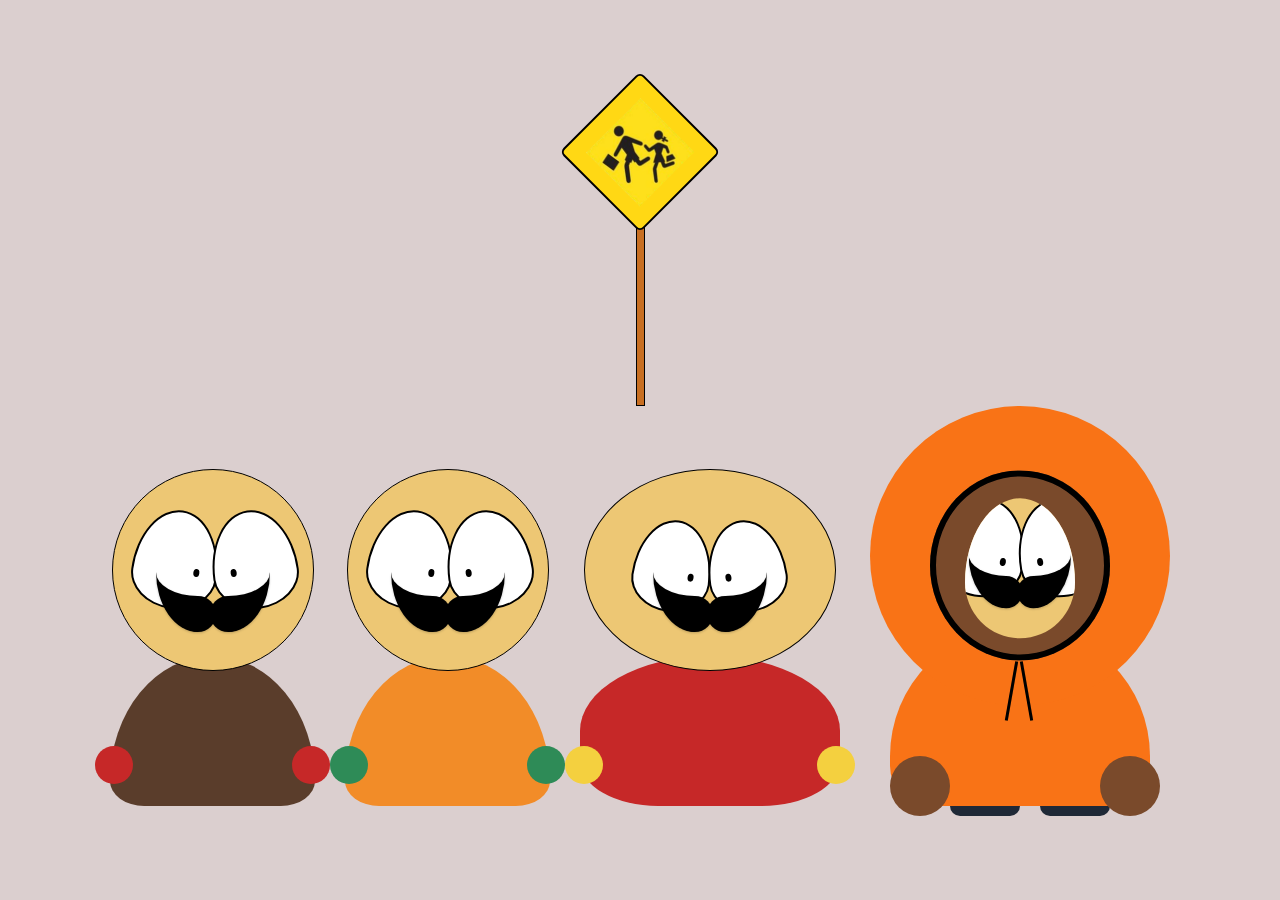
==== index.html @ 64cb06f1 "Arreglando conflictos de los cuerpos" ====
<!doctype html>
<html lang="es">
  <head>
    <meta charset="UTF-8" />
    <meta name="viewport" content="width=device-width, initial-scale=1.0" />
    <title>South Park - Mustache Edition</title>
    <link rel="stylesheet" href="css/styles.css" />
    <link rel="stylesheet" href="css/ojos.css" />
    <link rel="stylesheet" href="css/bigote.css" />
    <link rel="stylesheet" href="css/cuerpos.css" />
    <link rel="stylesheet" href="css/cabezas.css" />
  </head>
  <body>
    <div class="escena">
      <!-- LETRERO (ahora en el flujo normal, no absolute) -->
      <div class="letrero">
        <div class="senal">
          <img src="img/zona-escolar.png" alt="Zona Escolar" />
        </div>
        <div class="poste"></div>
      </div>

      <div class="contenedor-principal">
        <!-- STAN -->
        <div class="personaje">
          <div class="face stan">
            <div class="ojo izquierdo"></div>
            <div class="ojo derecho"></div>
            <div class="mustache-scaler"><div class="mustache"></div></div>
          </div>
          <div class="torso stan-cuerpo">
            <div class="brazo izquierdo"></div>
            <div class="brazo derecho"></div>
          </div>
        </div>

        <!-- KYLE -->
        <div class="personaje">
          <div class="face kyle">
            <div class="ojo izquierdo"></div>
            <div class="ojo derecho"></div>
            <div class="mustache-scaler"><div class="mustache"></div></div>
          </div>
          <div class="torso kyle-cuerpo">
            <div class="brazo izquierdo"></div>
            <div class="brazo derecho"></div>
          </div>
        </div>

        <!-- CARTMAN -->
        <div class="personaje">
          <div class="face cartman">
            <div class="ojo izquierdo"></div>
            <div class="ojo derecho"></div>
            <div class="mustache-scaler"><div class="mustache"></div></div>
          </div>
          <div class="torso cartman-cuerpo">
            <div class="brazo izquierdo"></div>
            <div class="brazo derecho"></div>
          </div>
        </div>

        <!-- KENNY -->
        <div class="personaje">
          <div class="kenny">
            <div class="piernas"></div>
            <div class="cuerpo"></div>
            <div class="brazos"></div>
            <div class="capucha">
              <div class="capuchainterna">
                <div class="cara-piel">
                  <div class="ojo izquierdo"></div>
                  <div class="ojo derecho"></div>
                </div>
                <div class="mustache-scaler"><div class="mustache"></div></div>
              </div>
              <div class="strings"></div>
            </div>
          </div>
        </div>
      </div>
    </div>
  </body>
</html>
---- css/styles.css ----
/* Andres*/
body {
  background: rgb(219, 207, 207);
  margin: 0;
  padding: 0;
  display: flex;
  justify-content: center;
  align-items: center;
  min-height: 100vh;
}

.contenedor-principal {
  display: flex;
  flex-direction: row;
  align-items: flex-end;
  gap: 30px;
}

.personaje {
  display: flex;
  flex-direction: column;
  align-items: center;
}
.kenny {
  position: relative;
  width: 300px;
  height: 400px;
}

.capucha {
  position: absolute;
  width: 300px;
  height: 300px;
  background: #f97316;
  border-radius: 50%;
  top: 0;
  left: 0;
  z-index: 2;
}

.capuchainterna {
  position: absolute;
  width: 180px;
  height: 190px;
  background: #7a4a2b;
  border-radius: 50%;
  top: 50%;
  left: 50%;
  transform: translate(-50%, -45%);
  box-shadow: inset 0 0 0 6px black;
  z-index: 3;
}

.cara-piel {
  position: absolute;
  width: 110px;
  height: 140px;
  background: #edc774;
  border-radius: 50% 50% 50% 50% / 60% 60% 40% 40%;
  top: 50%;
  left: 50%;
  transform: translate(-50%, -48%);
  z-index: 4;
  overflow: hidden;
}
.cuerpo {
  position: absolute;
  width: 260px;
  height: 180px;
  background: #f97316;
  border-radius: 130px 130px 40px 40px;
  bottom: 0;
  left: 50%;
  transform: translateX(-50%);
}

.strings::before,
.strings::after {
  content: "";
  position: absolute;
  width: 3px;
  height: 60px;
  background: black;
  top: 255px;
  z-index: 5;
}

.strings::before {
  left: 140px;
  transform: rotate(10deg);
}

.strings::after {
  left: 155px;
  transform: rotate(-10deg);
}

.brazos::before {
  content: "";
  position: absolute;
  width: 60px;
  height: 60px;
  background: #7a4a2b;
  border-radius: 50%;
  bottom: -25px;
  left: 20px;
  top: 350px;

  box-shadow: 210px 0 0 #7a4a2b;
}
.piernas {
  position: absolute;
  width: 70px;
  height: 40px;
  background: #1f2937;
  border-radius: 10px;
  bottom: -10px;
  left: 80px;

  box-shadow: 90px 0 0 #1f2937;
}
/*Andres*/

/* CONTENEDOR DEL LETRERO */
.letrero {
  display: flex;
  flex-direction: column;
  align-items: center;
  flex-shrink: 0;
}

/* SEÑAL */
.senal {
  width: 110px;
  height: 110px;
  background: hsl(50, 100%, 54%);
  border: 2px solid #000;
  border-radius: 6px;
  transform: rotate(45deg);
  display: flex;
  justify-content: center;
  align-items: center;
  flex-shrink: 0;
}

/* IMAGEN */
.senal img {
  width: 70%;
  height: auto;
  transform: rotate(-90deg);
}

/* POSTE */
.poste {
  width: 7px;
  height: 200px;
  border: 1px solid #000;
  background: #c86f22;
  margin-top: -5px;
  flex-shrink: 0;
}
---- css/ojos.css ----
.ojo {
  position: absolute;
  width: 82px;
  height: 95px;
  background: white;
  border-radius: 50% 50% 50% 50% / 65% 65% 35% 35%;
  border: 2px solid #000;
  z-index: 10;
  animation: blink 4s infinite;
}

.ojo::after {
  content: "";
  position: absolute;
  width: 6px;
  height: 8px;
  background: black;
  border-radius: 50%;
  bottom: 35%;
}

.ojo.izquierdo {
  --rot: 8deg;
  transform: rotate(var(--rot));
  left: 15px;
}

.ojo.derecho {
  --rot: -8deg;
  transform: rotate(var(--rot));
  z-index: 11;
}

.ojo.izquierdo::after {
  right: 20%;
}
.ojo.derecho::after {
  left: 20%;
}

.stan .ojo.izquierdo,
.kyle .ojo.izquierdo {
  left: 20px;
  top: 40px;
}
.stan .ojo.derecho,
.kyle .ojo.derecho {
  left: 98px;
  top: 40px;
}

.cartman .ojo {
  width: 75px;
  height: 88px;
  top: 50px;
}
.cartman .ojo.izquierdo {
  left: 48px;
}
.cartman .ojo.derecho {
  left: 122px;
}

.cara-piel .ojo.izquierdo {
  --rot: 10deg;
  left: -25px;
}
.cara-piel .ojo.derecho {
  --rot: -10deg;
  right: -28px;
  left: auto;
}

@keyframes blink {
  0%,
  90%,
  100% {
    transform: rotate(var(--rot)) scaleY(1);
  }
  95% {
    transform: rotate(var(--rot)) scaleY(0.1);
  }
}
---- css/bigote.css ----
.mustache-scaler {
  position: absolute;
  top: 30px;
  left: 49%;
  transform: translateX(-50%) scale(0.2);
  z-index: 100;
  pointer-events: none;
}

.mustache {
  width: 180px;
  height: 180px;
  position: relative;
  left: -215px;
  top: -120px;
  color: #000;
  filter: drop-shadow(0 5px 5px rgba(0, 0, 0, 0.2));
  border-radius: 50%;
  box-shadow:
    150px 240px 0 0 currentColor,
    300px 240px 0 0 currentColor;
}

.mustache::before {
  content: " ";
  position: absolute;
  left: 30px;
  top: 120px;
  width: 210px;
  height: 120px;
  border-bottom: solid 180px currentColor;
  border-radius: 0 0 0 100%;
  transform-origin: right 210px;
  animation: bigoteIzq 1s ease-in-out infinite;
}

.mustache::after {
  content: " ";
  position: absolute;
  left: 390px;
  top: 120px;
  width: 210px;
  height: 120px;
  border-bottom: solid 180px currentColor;
  border-radius: 0 0 100% 0;
  transform-origin: left 210px;
  animation: bigoteDer 1s ease-in-out infinite;
}

@keyframes bigoteIzq {
  0%,
  100% {
    transform: rotate(-50deg);
  }
  50% {
    transform: rotate(-30deg);
  }
}

@keyframes bigoteDer {
  0%,
  100% {
    transform: rotate(50deg);
  }
  50% {
    transform: rotate(30deg);
  }
}

.kenny .mustache-scaler {
  top: 10px;
  transform: translateX(-50%) scale(0.18);
}
---- css/cuerpos.css ----
.torso {
  position: relative;
  z-index: 1;
}

.stan-cuerpo {
  width: 205px;
  height: 150px;
  background-color: #5a3d2b;
  border-radius: 60% 60% 20% 20% / 100% 100% 20% 20%;
}
.kyle-cuerpo {
  width: 205px;
  height: 150px;
  background-color: #f28c28;
  border-radius: 60% 60% 20% 20% / 100% 100% 20% 20%;
}
.cartman-cuerpo {
  width: 260px;
  height: 150px;
  background-color: #c62828;
  border-radius: 50% 50% 30% 30%;
}

.brazo {
  position: absolute;
  width: 38px;
  height: 38px;
  border-radius: 50%;
  top: 60%;
}
.izquierdo {
  left: -15px;
}
.derecho {
  right: -15px;
}

.stan-cuerpo .brazo {
  background: #c62828;
}
.kyle-cuerpo .brazo {
  background: #2e8b57;
}
.cartman-cuerpo .brazo {
  background: #f4d03f;
}
---- css/cabezas.css ----
/* css/cabezas.css */
.face {
  background-color: #edc774; /* Color de piel */
  border: 1px solid #000;
  position: relative;
  z-index: 10; /* Siempre arriba del cuerpo */
  margin-bottom: -15px; /* Solape para que la cara tape el cuello */
}

.stan,
.kyle {
  width: 200px;
  height: 200px;
  border-radius: 50%;
}

.cartman {
  width: 250px;
  height: 200px;
  border-radius: 50%;
}
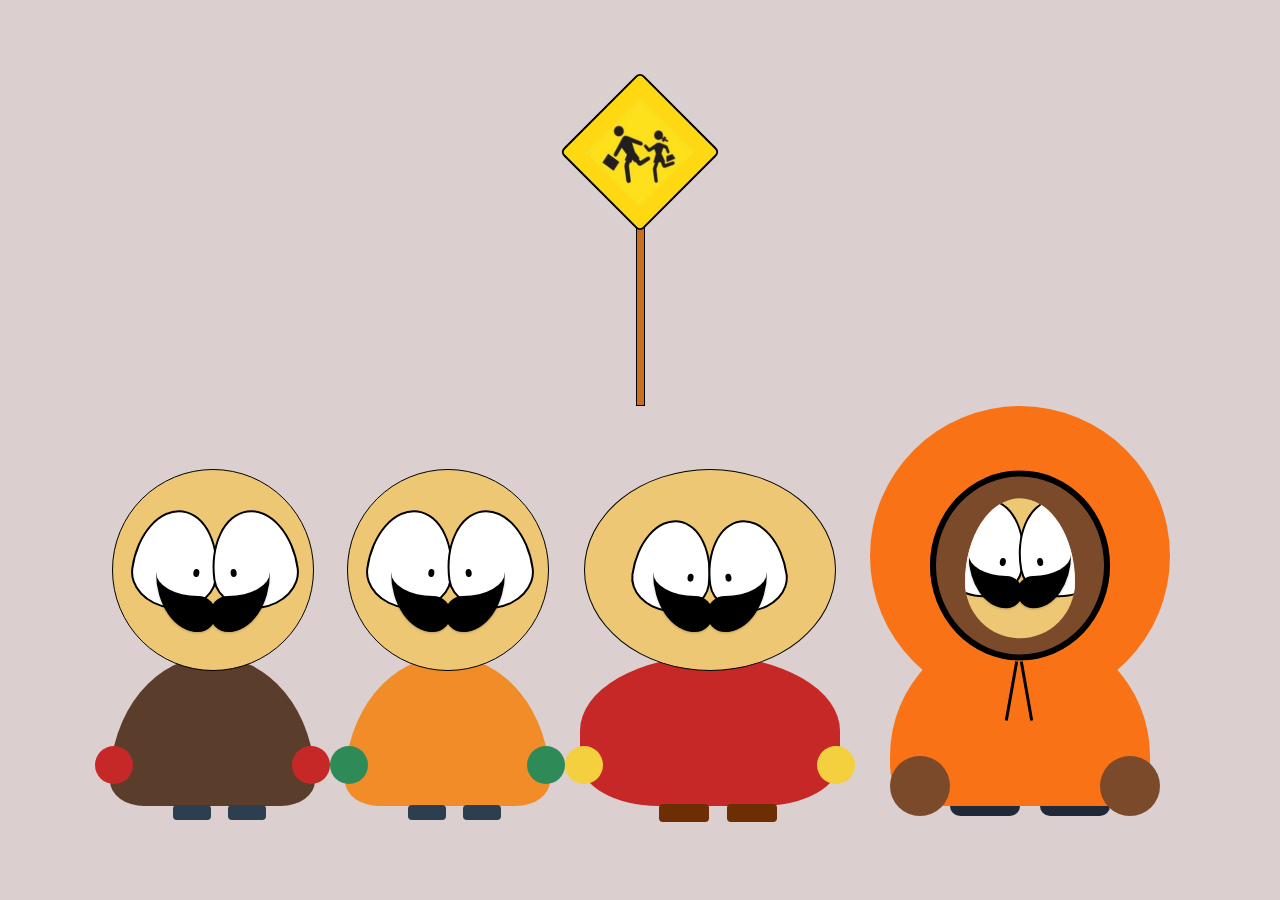
==== commit fc534fb3: "Corrigiendo piernas" ====
--- a/index.html
+++ b/index.html
@@ -9,10 +9,10 @@
     <link rel="stylesheet" href="css/bigote.css" />
     <link rel="stylesheet" href="css/cuerpos.css" />
     <link rel="stylesheet" href="css/cabezas.css" />
+    <link rel="stylesheet" href="css/cierres_bolsillos.css">
   </head>
   <body>
     <div class="escena">
-      <!-- LETRERO (ahora en el flujo normal, no absolute) -->
       <div class="letrero">
         <div class="senal">
           <img src="img/zona-escolar.png" alt="Zona Escolar" />
--- a/css/cuerpos.css
+++ b/css/cuerpos.css
@@ -1,7 +1,13 @@
+/* =========================================
+   CUERPOS, BRAZOS Y PIERNAS
+   ========================================= */
+
 .torso {
   position: relative;
   z-index: 1;
 }
+
+/* ---------- CUERPOS ---------- */
 
 .stan-cuerpo {
   width: 205px;
@@ -22,6 +28,8 @@
   border-radius: 50% 50% 30% 30%;
 }
 
+/* ---------- BRAZOS ---------- */
+
 .brazo {
   position: absolute;
   width: 38px;
@@ -29,19 +37,38 @@
   border-radius: 50%;
   top: 60%;
 }
-.izquierdo {
-  left: -15px;
-}
-.derecho {
-  right: -15px;
+.brazo.izquierdo { left: -15px; }
+.brazo.derecho   { right: -15px; }
+
+.stan-cuerpo    .brazo { background: #c62828; }
+.kyle-cuerpo    .brazo { background: #2e8b57; }
+.cartman-cuerpo .brazo { background: #f4d03f; }
+
+/* ---------- PIERNAS ---------- */
+
+.stan-cuerpo::after,
+.kyle-cuerpo::after {
+  content: "";
+  position: absolute;
+  bottom: -14px;
+  left: 40%;
+  transform: translateX(-50%);
+  width: 38px;
+  height: 15px;
+  background: #2c3e50;
+  border-radius: 4px;
+  box-shadow: 55px 0 0 #2c3e50;
 }
 
-.stan-cuerpo .brazo {
-  background: #c62828;
-}
-.kyle-cuerpo .brazo {
-  background: #2e8b57;
-}
-.cartman-cuerpo .brazo {
-  background: #f4d03f;
-}
+.cartman-cuerpo::after {
+  content: "";
+  position: absolute;
+  bottom: -16px;
+  left: 40%;
+  transform: translateX(-50%);
+  width: 50px;
+  height: 18px;
+  background: rgb(110, 46, 3);
+  border-radius: 4px;
+  box-shadow: 68px 0 0 rgb(110, 46, 3);
+}
--- a/css/cierres_bolsillos.css
+++ b/css/cierres_bolsillos.css
@@ -0,0 +1,99 @@
+/* =======================================================
+   STAN — cierre + 3 botones a la izquierda
+======================================================= */
+
+.cierre-stan {
+  position: absolute;
+  top: 15%;
+  left: 50%;
+  transform: translateX(-50%);
+  width: 3px;
+  height: 65%;
+  background: #000;
+  z-index: 5;
+}
+
+.botones-stan-izq {
+  position: absolute;
+  top: 22%;
+  left: 38%;
+  display: flex;
+  flex-direction: column;
+  gap: 14px;
+  z-index: 6;
+}
+
+.punto {
+  width: 12px;
+  height: 12px;
+  background: #000;
+  border-radius: 50%;
+}
+
+
+/* =======================================================
+   KYLE — reutiliza cierre + 3 botones a la izquierda de Stan
+======================================================= */
+
+.cierre-kyle {
+  position: absolute;
+  top: 15%;                /* igual que Stan */
+  left: 50%;
+  transform: translateX(-50%);
+  width: 3px;              /* igual que Stan */
+  height: 65%;             /* igual que Stan */
+  background: #000;
+  z-index: 5;
+}
+
+.botones-kyle-izq {
+  position: absolute;
+  top: 22%;                /* igual que Stan */
+  left: 38%;               /* igual que Stan */
+  display: flex;
+  flex-direction: column;
+  gap: 14px;
+  z-index: 6;
+}
+
+/* La clase .punto ya existe y se reutiliza automáticamente para los 3 botones */
+/* =======================================================
+   CARTMAN — igual que Stan
+======================================================= */
+
+.cierre-cartman {
+  position: absolute;
+  top: 15%;
+  left: 50%;
+  transform: translateX(-50%);
+  width: 3px;
+  height: 65%;
+  background: #000;
+  z-index: 5;
+}
+
+.botones-cartman-izq {
+  position: absolute;
+  top: 22%;
+  left: 40%;
+  display: flex;
+  flex-direction: column;
+  gap: 14px;
+  z-index: 6;
+}
+
+
+/* =======================================================
+   KENNY — cierre vertical simple
+======================================================= */
+
+.cierre-kenny {
+  position: absolute;
+  top: 25%;
+  left: 50%;
+  transform: translateX(-50%);
+  width: 3px;
+  height: 65%;
+  background: #000;
+  z-index: 5;
+}
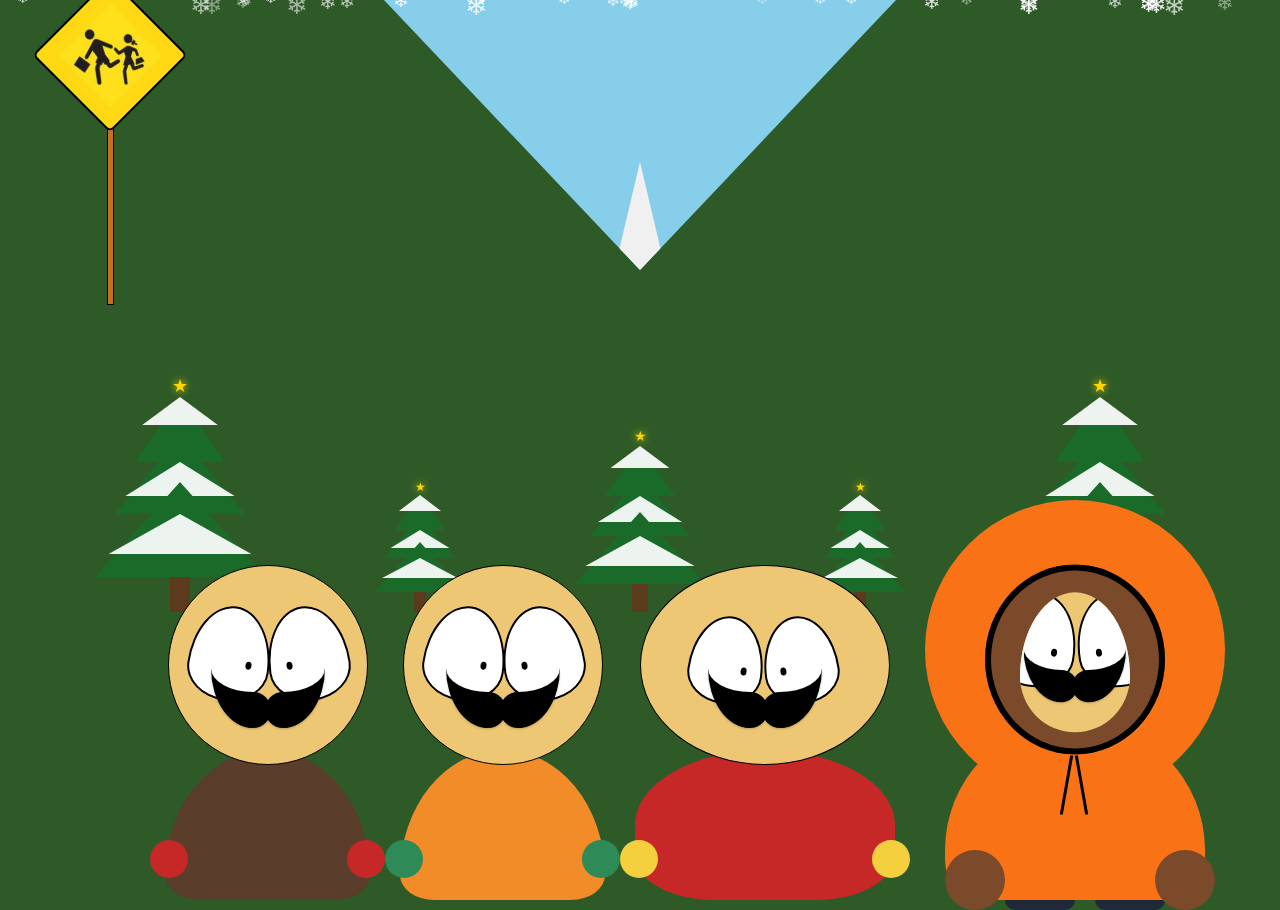
==== commit 8a9c58c9: "fondo" ====
--- a/index.html
+++ b/index.html
@@ -9,76 +9,145 @@
     <link rel="stylesheet" href="css/bigote.css" />
     <link rel="stylesheet" href="css/cuerpos.css" />
     <link rel="stylesheet" href="css/cabezas.css" />
-    <link rel="stylesheet" href="css/cierres_bolsillos.css">
+    <link rel="stylesheet" href="css/fondo.css">
   </head>
   <body>
-    <div class="escena">
-      <div class="letrero">
-        <div class="senal">
-          <img src="img/zona-escolar.png" alt="Zona Escolar" />
+
+    <div class="south-park-bg">
+
+        <div class="letrero">
+      <div class="senal">
+        <img src="img/zona-escolar.png" alt="Zona Escolar" />
+      </div>
+      <div class="poste"></div>
+    </div>
+
+    <div class="contenedor-principal">
+      <div class="personaje">
+        <div class="face stan">
+          <div class="ojo izquierdo"></div>
+          <div class="ojo derecho"></div>
+          <div class="mustache-scaler"><div class="mustache"></div></div>
         </div>
-        <div class="poste"></div>
+        <div class="torso stan-cuerpo">
+          <div class="brazo izquierdo"></div>
+          <div class="brazo derecho"></div>
+        </div>
       </div>
 
-      <div class="contenedor-principal">
-        <!-- STAN -->
-        <div class="personaje">
-          <div class="face stan">
-            <div class="ojo izquierdo"></div>
-            <div class="ojo derecho"></div>
-            <div class="mustache-scaler"><div class="mustache"></div></div>
-          </div>
-          <div class="torso stan-cuerpo">
-            <div class="brazo izquierdo"></div>
-            <div class="brazo derecho"></div>
-          </div>
+      <div class="personaje">
+        <div class="face kyle">
+          <div class="ojo izquierdo"></div>
+          <div class="ojo derecho"></div>
+          <div class="mustache-scaler"><div class="mustache"></div></div>
         </div>
+        <div class="torso kyle-cuerpo">
+          <div class="brazo izquierdo"></div>
+          <div class="brazo derecho"></div>
+        </div>
+      </div>
 
-        <!-- KYLE -->
-        <div class="personaje">
-          <div class="face kyle">
-            <div class="ojo izquierdo"></div>
-            <div class="ojo derecho"></div>
-            <div class="mustache-scaler"><div class="mustache"></div></div>
-          </div>
-          <div class="torso kyle-cuerpo">
-            <div class="brazo izquierdo"></div>
-            <div class="brazo derecho"></div>
-          </div>
+      <div class="personaje">
+        <div class="face cartman">
+          <div class="ojo izquierdo"></div>
+          <div class="ojo derecho"></div>
+          <div class="mustache-scaler"><div class="mustache"></div></div>
         </div>
+        <div class="torso cartman-cuerpo">
+          <div class="brazo izquierdo"></div>
+          <div class="brazo derecho"></div>
+        </div>
+      </div>
 
-        <!-- CARTMAN -->
-        <div class="personaje">
-          <div class="face cartman">
-            <div class="ojo izquierdo"></div>
-            <div class="ojo derecho"></div>
-            <div class="mustache-scaler"><div class="mustache"></div></div>
-          </div>
-          <div class="torso cartman-cuerpo">
-            <div class="brazo izquierdo"></div>
-            <div class="brazo derecho"></div>
-          </div>
-        </div>
-
-        <!-- KENNY -->
-        <div class="personaje">
-          <div class="kenny">
-            <div class="piernas"></div>
-            <div class="cuerpo"></div>
-            <div class="brazos"></div>
-            <div class="capucha">
-              <div class="capuchainterna">
-                <div class="cara-piel">
-                  <div class="ojo izquierdo"></div>
-                  <div class="ojo derecho"></div>
-                </div>
-                <div class="mustache-scaler"><div class="mustache"></div></div>
+      <div class="personaje">
+        <div class="kenny">
+          <div class="piernas"></div>
+          <div class="cuerpo"></div>
+          <div class="brazos"></div>
+          <div class="capucha">
+            <div class="capuchainterna">
+              <div class="cara-piel">
+                <div class="ojo izquierdo"></div>
+                <div class="ojo derecho"></div>
               </div>
-              <div class="strings"></div>
+              <div class="mustache-scaler"><div class="mustache"></div></div>
             </div>
+            <div class="strings"></div>
           </div>
         </div>
       </div>
     </div>
+
+        <div class="sky"></div>
+
+        <!-- Copos de nieve -->
+        <div class="snowflakes" id="snowflakes"></div>
+
+        <div class="trees">
+            <!-- Árbol grande izquierda -->
+            <div class="xmas-tree tree-lg">
+                <div class="star">★</div>
+                <div class="layer layer-1"><div class="green"></div><div class="snow-cap"></div></div>
+                <div class="layer layer-2"><div class="green"></div><div class="snow-cap"></div></div>
+                <div class="layer layer-3"><div class="green"></div><div class="snow-cap"></div></div>
+                <div class="trunk"></div>
+            </div>
+
+            <!-- Árbol pequeño -->
+            <div class="xmas-tree tree-sm">
+                <div class="star">★</div>
+                <div class="layer layer-1"><div class="green"></div><div class="snow-cap"></div></div>
+                <div class="layer layer-2"><div class="green"></div><div class="snow-cap"></div></div>
+                <div class="layer layer-3"><div class="green"></div><div class="snow-cap"></div></div>
+                <div class="trunk"></div>
+            </div>
+
+            <!-- Árbol mediano centro -->
+            <div class="xmas-tree tree-md">
+                <div class="star">★</div>
+                <div class="layer layer-1"><div class="green"></div><div class="snow-cap"></div></div>
+                <div class="layer layer-2"><div class="green"></div><div class="snow-cap"></div></div>
+                <div class="layer layer-3"><div class="green"></div><div class="snow-cap"></div></div>
+                <div class="trunk"></div>
+            </div>
+
+            <!-- Árbol pequeño derecha -->
+            <div class="xmas-tree tree-sm">
+                <div class="star">★</div>
+                <div class="layer layer-1"><div class="green"></div><div class="snow-cap"></div></div>
+                <div class="layer layer-2"><div class="green"></div><div class="snow-cap"></div></div>
+                <div class="layer layer-3"><div class="green"></div><div class="snow-cap"></div></div>
+                <div class="trunk"></div>
+            </div>
+
+            <!-- Árbol grande derecha -->
+            <div class="xmas-tree tree-lg">
+                <div class="star">★</div>
+                <div class="layer layer-1"><div class="green"></div><div class="snow-cap"></div></div>
+                <div class="layer layer-2"><div class="green"></div><div class="snow-cap"></div></div>
+                <div class="layer layer-3"><div class="green"></div><div class="snow-cap"></div></div>
+                <div class="trunk"></div>
+            </div>
+        </div>
+
+    </div>
+
+    <script>
+        // Generar copos de nieve
+        const container = document.getElementById('snowflakes');
+        for (let i = 0; i < 40; i++) {
+            const flake = document.createElement('div');
+            flake.className = 'snowflake';
+            flake.textContent = '❄';
+            flake.style.left = Math.random() * 100 + 'vw';
+            flake.style.animationDuration = (4 + Math.random() * 8) + 's';
+            flake.style.animationDelay = (Math.random() * 10) + 's';
+            flake.style.fontSize = (0.5 + Math.random() * 1.2) + 'em';
+            flake.style.opacity = 0.4 + Math.random() * 0.6;
+            container.appendChild(flake);
+        }
+    </script>
+
+    
   </body>
 </html>
--- a/css/styles.css
+++ b/css/styles.css
@@ -1,19 +1,19 @@
 /* Andres*/
 body {
-  background: rgb(219, 207, 207);
-  margin: 0;
-  padding: 0;
-  display: flex;
-  justify-content: center;
-  align-items: center;
-  min-height: 100vh;
+    background: rgb(219, 207, 207);
+    margin: 0;
+    padding: 0;
+    display: flex;
+    justify-content: center;
+    align-items: center;
+    min-height: 100vh;
 }
 
 .contenedor-principal {
-  display: flex;
-  flex-direction: row;
-  align-items: flex-end;
-  gap: 30px;
+    display: flex;
+    flex-direction: row;
+    align-items: flex-end; 
+    gap: 30px;
 }
 
 .personaje {
--- a/css/cuerpos.css
+++ b/css/cuerpos.css
@@ -1,13 +1,7 @@
-/* =========================================
-   CUERPOS, BRAZOS Y PIERNAS
-   ========================================= */
-
 .torso {
   position: relative;
   z-index: 1;
 }
-
-/* ---------- CUERPOS ---------- */
 
 .stan-cuerpo {
   width: 205px;
@@ -28,8 +22,6 @@
   border-radius: 50% 50% 30% 30%;
 }
 
-/* ---------- BRAZOS ---------- */
-
 .brazo {
   position: absolute;
   width: 38px;
@@ -37,38 +29,19 @@
   border-radius: 50%;
   top: 60%;
 }
-.brazo.izquierdo { left: -15px; }
-.brazo.derecho   { right: -15px; }
-
-.stan-cuerpo    .brazo { background: #c62828; }
-.kyle-cuerpo    .brazo { background: #2e8b57; }
-.cartman-cuerpo .brazo { background: #f4d03f; }
-
-/* ---------- PIERNAS ---------- */
-
-.stan-cuerpo::after,
-.kyle-cuerpo::after {
-  content: "";
-  position: absolute;
-  bottom: -14px;
-  left: 40%;
-  transform: translateX(-50%);
-  width: 38px;
-  height: 15px;
-  background: #2c3e50;
-  border-radius: 4px;
-  box-shadow: 55px 0 0 #2c3e50;
+.izquierdo {
+  left: -15px;
+}
+.derecho {
+  right: -15px;
 }
 
-.cartman-cuerpo::after {
-  content: "";
-  position: absolute;
-  bottom: -16px;
-  left: 40%;
-  transform: translateX(-50%);
-  width: 50px;
-  height: 18px;
-  background: rgb(110, 46, 3);
-  border-radius: 4px;
-  box-shadow: 68px 0 0 rgb(110, 46, 3);
-}+.stan-cuerpo .brazo {
+  background: #c62828;
+}
+.kyle-cuerpo .brazo {
+  background: #2e8b57;
+}
+.cartman-cuerpo .brazo {
+  background: #f4d03f;
+}
--- a/css/fondo.css
+++ b/css/fondo.css
@@ -0,0 +1,175 @@
+:root {
+            --sky-blue: #87CEEB;
+            --mountain-green: #2D5A27;
+            --snow-white: #FFFFFF;
+            --peak-white: #F0F0F0;
+            --tree-green: #1a6b2a;
+            --tree-dark: #145220;
+            --snow-layer: rgba(255,255,255,0.92);
+        }
+
+        * { box-sizing: border-box; }
+
+        body {
+            margin: 0;
+            padding: 0;
+            overflow: hidden;
+            background-color: var(--mountain-green);
+            height: 100vh;
+            display: flex;
+            align-items: flex-end;
+        }
+
+        .south-park-bg {
+            position: relative;
+            display: flex;
+            justify-content: center;
+
+            width: 100%;
+            height: 100%;
+            background: var(--mountain-green);
+        }
+
+        /* Cielo */
+        .sky {
+            position: absolute;
+            top: 0;
+            left: 50%;
+            transform: translateX(-50%);
+            width: 40%;
+            height: 30%;
+            background-color: var(--sky-blue);
+            clip-path: polygon(0 0, 100% 0, 50% 100%);
+        }
+
+        .sky::after {
+            content: '';
+            position: absolute;
+            bottom: 0;
+            left: 45%;
+            width: 10%;
+            height: 40%;
+            background: var(--peak-white);
+            clip-path: polygon(50% 0%, 0% 100%, 100% 100%);
+        }
+
+
+
+        /* Contenedor de árboles */
+        .trees {
+            position: absolute;
+            bottom: 32%;
+            width: 100%;
+            height: 220px;
+            display: flex;
+            justify-content: space-around;
+            align-items: flex-end;
+            z-index: 0;
+            padding: 0 40px;
+        }
+
+        /* ====== ÁRBOL DE NAVIDAD ====== */
+        .xmas-tree {
+            display: flex;
+            flex-direction: column;
+            align-items: center;
+            position: relative;
+            transform-origin: bottom center;
+        }
+
+        /* Capas del árbol */
+        .layer {
+            position: relative;
+            display: flex;
+            justify-content: center;
+        }
+
+        /* Triángulo verde */
+        .layer .green {
+            background: var(--tree-green);
+            clip-path: polygon(50% 0%, 0% 100%, 100% 100%);
+        }
+
+        /* Nieve encima de cada capa */
+        .layer .snow-cap {
+            position: absolute;
+            top: 0;
+            background: var(--snow-layer);
+            clip-path: polygon(50% 0%, 8% 100%, 92% 100%);
+            pointer-events: none;
+        }
+
+        /* Tronco */
+        .trunk {
+            background: #5C3A1E;
+            border-radius: 2px;
+        }
+
+        /* Estrella */
+        .star {
+            color: #FFD700;
+            font-size: 14px;
+            line-height: 1;
+            margin-bottom: 2px;
+            filter: drop-shadow(0 0 4px #FFD700);
+            animation: twinkle 1.5s ease-in-out infinite alternate;
+        }
+
+        @keyframes twinkle {
+            from { opacity: 1; filter: drop-shadow(0 0 4px #FFD700); }
+            to   { opacity: 0.6; filter: drop-shadow(0 0 10px #FFA500); }
+        }
+
+        /* ---- Tamaños de árboles ---- */
+
+        /* Árbol pequeño */
+        .tree-sm .layer-1 .green   { width: 50px; height: 35px; }
+        .tree-sm .layer-1 .snow-cap{ width: 50px; height: 16px; }
+        .tree-sm .layer-2 .green   { width: 70px; height: 42px; margin-top: -14px; }
+        .tree-sm .layer-2 .snow-cap{ width: 70px; height: 18px; }
+        .tree-sm .layer-3 .green   { width: 90px; height: 50px; margin-top: -16px; }
+        .tree-sm .layer-3 .snow-cap{ width: 90px; height: 20px; }
+        .tree-sm .trunk            { width: 12px; height: 20px; }
+        .tree-sm .star             { font-size: 12px; }
+
+        /* Árbol mediano */
+        .tree-md .layer-1 .green   { width: 70px; height: 50px; }
+        .tree-md .layer-1 .snow-cap{ width: 70px; height: 22px; }
+        .tree-md .layer-2 .green   { width: 100px; height: 60px; margin-top: -20px; }
+        .tree-md .layer-2 .snow-cap{ width: 100px; height: 26px; }
+        .tree-md .layer-3 .green   { width: 130px; height: 72px; margin-top: -24px; }
+        .tree-md .layer-3 .snow-cap{ width: 130px; height: 30px; }
+        .tree-md .trunk            { width: 16px; height: 28px; }
+
+        /* Árbol grande */
+        .tree-lg .layer-1 .green   { width: 90px; height: 65px; }
+        .tree-lg .layer-1 .snow-cap{ width: 90px; height: 28px; }
+        .tree-lg .layer-2 .green   { width: 130px; height: 78px; margin-top: -26px; }
+        .tree-lg .layer-2 .snow-cap{ width: 130px; height: 34px; }
+        .tree-lg .layer-3 .green   { width: 170px; height: 95px; margin-top: -32px; }
+        .tree-lg .layer-3 .snow-cap{ width: 170px; height: 40px; }
+        .tree-lg .trunk            { width: 20px; height: 35px; }
+        .tree-lg .star             { font-size: 18px; }
+
+        /* Animación de copos de nieve */
+        .snowflakes {
+            position: absolute;
+            top: 0; left: 0;
+            width: 100%; height: 100%;
+            pointer-events: none;
+            z-index: 10;
+            overflow: hidden;
+        }
+
+        .snowflake {
+            position: absolute;
+            top: -10px;
+            color: white;
+            font-size: 1em;
+            opacity: 0.8;
+            animation: fall linear infinite;
+        }
+
+        @keyframes fall {
+            to { transform: translateY(110vh) rotate(360deg); opacity: 0.2; }
+        }
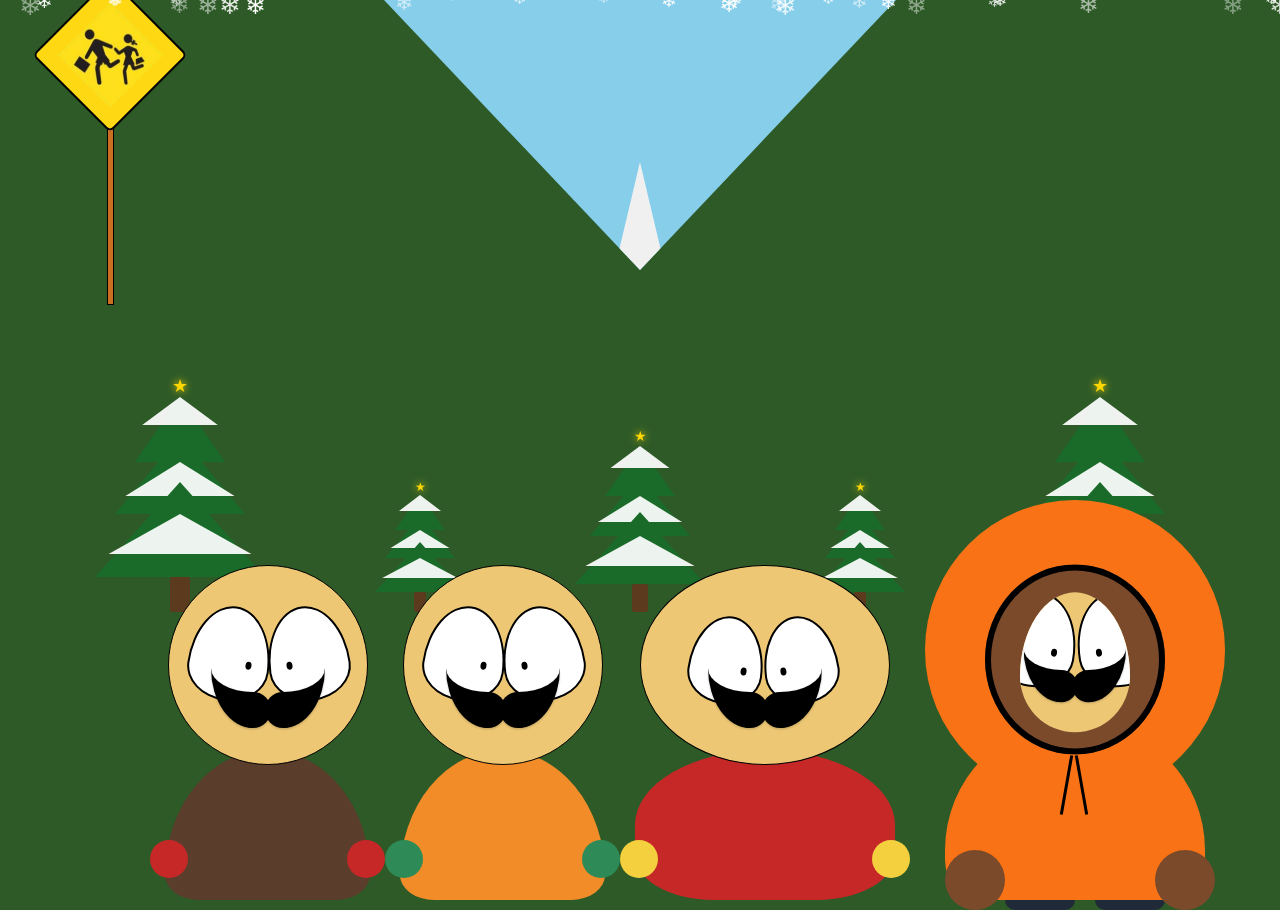
==== commit c5f6fe3a: "ajustando fondo" ====
--- a/index.html
+++ b/index.html
@@ -130,6 +130,7 @@
             </div>
         </div>
 
+        <div class="snow-ground"></div>
     </div>
 
     <script>
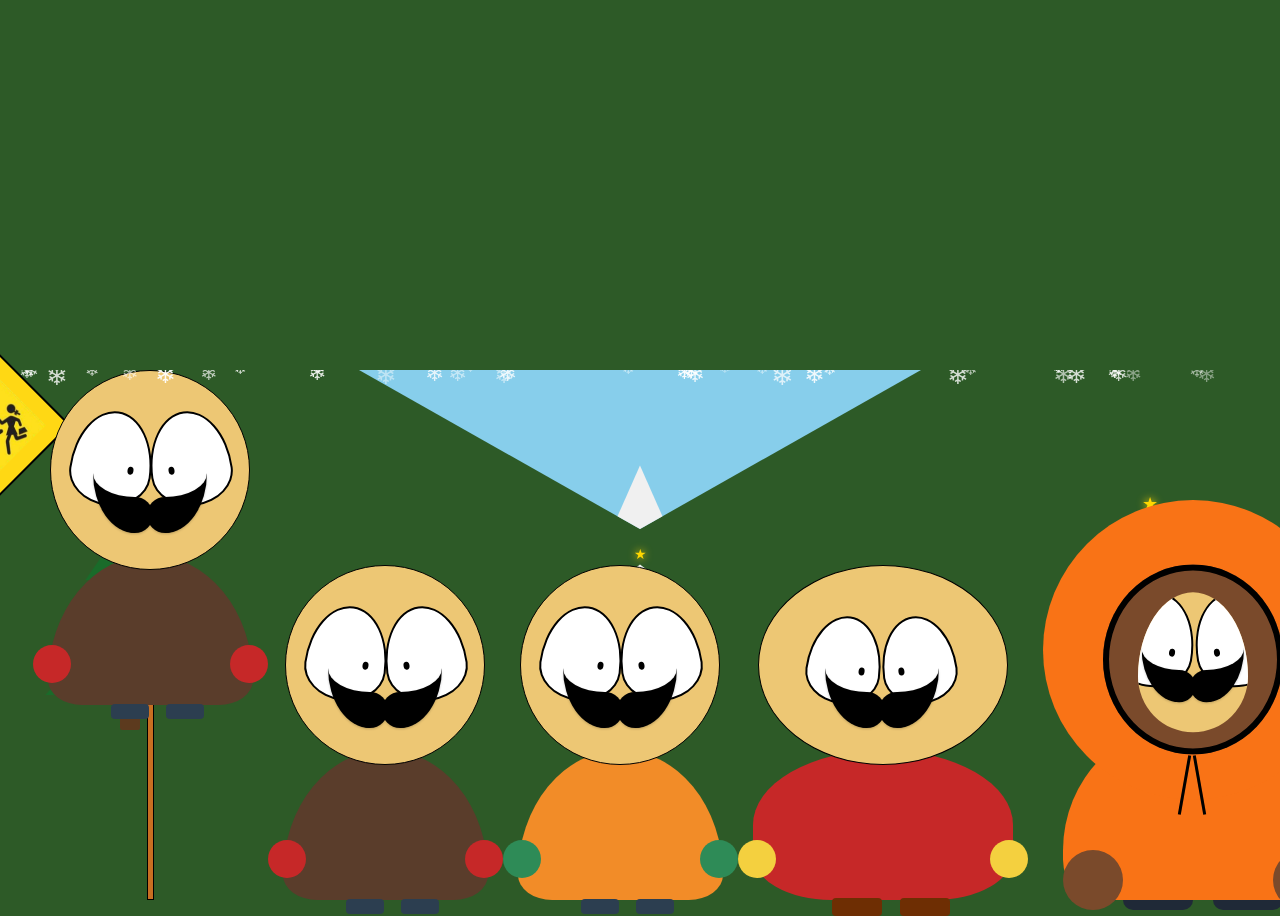
==== commit 3463c287: "Merge branch 'main' into fondo" ====
--- a/index.html
+++ b/index.html
@@ -9,18 +9,21 @@
     <link rel="stylesheet" href="css/bigote.css" />
     <link rel="stylesheet" href="css/cuerpos.css" />
     <link rel="stylesheet" href="css/cabezas.css" />
+    <link rel="stylesheet" href="css/cierres_bolsillos.css">
     <link rel="stylesheet" href="css/fondo.css">
   </head>
   <body>
-
+    <div class="escena">
+  
     <div class="south-park-bg">
 
         <div class="letrero">
-      <div class="senal">
-        <img src="img/zona-escolar.png" alt="Zona Escolar" />
+        <div class="senal">
+          <img src="img/zona-escolar.png" alt="Zona Escolar" />
+        </div>
+        
+        <div class="poste"></div>
       </div>
-      <div class="poste"></div>
-    </div>
 
     <div class="contenedor-principal">
       <div class="personaje">
@@ -33,31 +36,48 @@
           <div class="brazo izquierdo"></div>
           <div class="brazo derecho"></div>
         </div>
+        <div class="poste"></div>
       </div>
 
-      <div class="personaje">
-        <div class="face kyle">
-          <div class="ojo izquierdo"></div>
-          <div class="ojo derecho"></div>
-          <div class="mustache-scaler"><div class="mustache"></div></div>
+      <div class="contenedor-principal">
+        <!-- STAN -->
+        <div class="personaje">
+          <div class="face stan">
+            <div class="ojo izquierdo"></div>
+            <div class="ojo derecho"></div>
+            <div class="mustache-scaler"><div class="mustache"></div></div>
+          </div>
+          <div class="torso stan-cuerpo">
+            <div class="brazo izquierdo"></div>
+            <div class="brazo derecho"></div>
+          </div>
         </div>
-        <div class="torso kyle-cuerpo">
-          <div class="brazo izquierdo"></div>
-          <div class="brazo derecho"></div>
+
+        <!-- KYLE -->
+        <div class="personaje">
+          <div class="face kyle">
+            <div class="ojo izquierdo"></div>
+            <div class="ojo derecho"></div>
+            <div class="mustache-scaler"><div class="mustache"></div></div>
+          </div>
+          <div class="torso kyle-cuerpo">
+            <div class="brazo izquierdo"></div>
+            <div class="brazo derecho"></div>
+          </div>
         </div>
-      </div>
 
-      <div class="personaje">
-        <div class="face cartman">
-          <div class="ojo izquierdo"></div>
-          <div class="ojo derecho"></div>
-          <div class="mustache-scaler"><div class="mustache"></div></div>
+        <!-- CARTMAN -->
+        <div class="personaje">
+          <div class="face cartman">
+            <div class="ojo izquierdo"></div>
+            <div class="ojo derecho"></div>
+            <div class="mustache-scaler"><div class="mustache"></div></div>
+          </div>
+          <div class="torso cartman-cuerpo">
+            <div class="brazo izquierdo"></div>
+            <div class="brazo derecho"></div>
+          </div>
         </div>
-        <div class="torso cartman-cuerpo">
-          <div class="brazo izquierdo"></div>
-          <div class="brazo derecho"></div>
-        </div>
-      </div>
 
       <div class="personaje">
         <div class="kenny">
@@ -73,6 +93,7 @@
               <div class="mustache-scaler"><div class="mustache"></div></div>
             </div>
             <div class="strings"></div>
+          </div>
           </div>
         </div>
       </div>
--- a/css/styles.css
+++ b/css/styles.css
@@ -1,19 +1,19 @@
 /* Andres*/
 body {
-    background: rgb(219, 207, 207);
-    margin: 0;
-    padding: 0;
-    display: flex;
-    justify-content: center;
-    align-items: center;
-    min-height: 100vh;
+  background: rgb(219, 207, 207);
+  margin: 0;
+  padding: 0;
+  display: flex;
+  justify-content: center;
+  align-items: center;
+  min-height: 100vh;
 }
 
 .contenedor-principal {
-    display: flex;
-    flex-direction: row;
-    align-items: flex-end; 
-    gap: 30px;
+  display: flex;
+  flex-direction: row;
+  align-items: flex-end;
+  gap: 30px;
 }
 
 .personaje {
--- a/css/cuerpos.css
+++ b/css/cuerpos.css
@@ -1,7 +1,13 @@
+/* =========================================
+   CUERPOS, BRAZOS Y PIERNAS
+   ========================================= */
+
 .torso {
   position: relative;
   z-index: 1;
 }
+
+/* ---------- CUERPOS ---------- */
 
 .stan-cuerpo {
   width: 205px;
@@ -22,6 +28,8 @@
   border-radius: 50% 50% 30% 30%;
 }
 
+/* ---------- BRAZOS ---------- */
+
 .brazo {
   position: absolute;
   width: 38px;
@@ -29,19 +37,38 @@
   border-radius: 50%;
   top: 60%;
 }
-.izquierdo {
-  left: -15px;
-}
-.derecho {
-  right: -15px;
+.brazo.izquierdo { left: -15px; }
+.brazo.derecho   { right: -15px; }
+
+.stan-cuerpo    .brazo { background: #c62828; }
+.kyle-cuerpo    .brazo { background: #2e8b57; }
+.cartman-cuerpo .brazo { background: #f4d03f; }
+
+/* ---------- PIERNAS ---------- */
+
+.stan-cuerpo::after,
+.kyle-cuerpo::after {
+  content: "";
+  position: absolute;
+  bottom: -14px;
+  left: 40%;
+  transform: translateX(-50%);
+  width: 38px;
+  height: 15px;
+  background: #2c3e50;
+  border-radius: 4px;
+  box-shadow: 55px 0 0 #2c3e50;
 }
 
-.stan-cuerpo .brazo {
-  background: #c62828;
-}
-.kyle-cuerpo .brazo {
-  background: #2e8b57;
-}
-.cartman-cuerpo .brazo {
-  background: #f4d03f;
-}
+.cartman-cuerpo::after {
+  content: "";
+  position: absolute;
+  bottom: -16px;
+  left: 40%;
+  transform: translateX(-50%);
+  width: 50px;
+  height: 18px;
+  background: rgb(110, 46, 3);
+  border-radius: 4px;
+  box-shadow: 68px 0 0 rgb(110, 46, 3);
+}
--- a/css/cierres_bolsillos.css
+++ b/css/cierres_bolsillos.css
@@ -0,0 +1,99 @@
+/* =======================================================
+   STAN — cierre + 3 botones a la izquierda
+======================================================= */
+
+.cierre-stan {
+  position: absolute;
+  top: 15%;
+  left: 50%;
+  transform: translateX(-50%);
+  width: 3px;
+  height: 65%;
+  background: #000;
+  z-index: 5;
+}
+
+.botones-stan-izq {
+  position: absolute;
+  top: 22%;
+  left: 38%;
+  display: flex;
+  flex-direction: column;
+  gap: 14px;
+  z-index: 6;
+}
+
+.punto {
+  width: 12px;
+  height: 12px;
+  background: #000;
+  border-radius: 50%;
+}
+
+
+/* =======================================================
+   KYLE — reutiliza cierre + 3 botones a la izquierda de Stan
+======================================================= */
+
+.cierre-kyle {
+  position: absolute;
+  top: 15%;                /* igual que Stan */
+  left: 50%;
+  transform: translateX(-50%);
+  width: 3px;              /* igual que Stan */
+  height: 65%;             /* igual que Stan */
+  background: #000;
+  z-index: 5;
+}
+
+.botones-kyle-izq {
+  position: absolute;
+  top: 22%;                /* igual que Stan */
+  left: 38%;               /* igual que Stan */
+  display: flex;
+  flex-direction: column;
+  gap: 14px;
+  z-index: 6;
+}
+
+/* La clase .punto ya existe y se reutiliza automáticamente para los 3 botones */
+/* =======================================================
+   CARTMAN — igual que Stan
+======================================================= */
+
+.cierre-cartman {
+  position: absolute;
+  top: 15%;
+  left: 50%;
+  transform: translateX(-50%);
+  width: 3px;
+  height: 65%;
+  background: #000;
+  z-index: 5;
+}
+
+.botones-cartman-izq {
+  position: absolute;
+  top: 22%;
+  left: 40%;
+  display: flex;
+  flex-direction: column;
+  gap: 14px;
+  z-index: 6;
+}
+
+
+/* =======================================================
+   KENNY — cierre vertical simple
+======================================================= */
+
+.cierre-kenny {
+  position: absolute;
+  top: 25%;
+  left: 50%;
+  transform: translateX(-50%);
+  width: 3px;
+  height: 65%;
+  background: #000;
+  z-index: 5;
+}
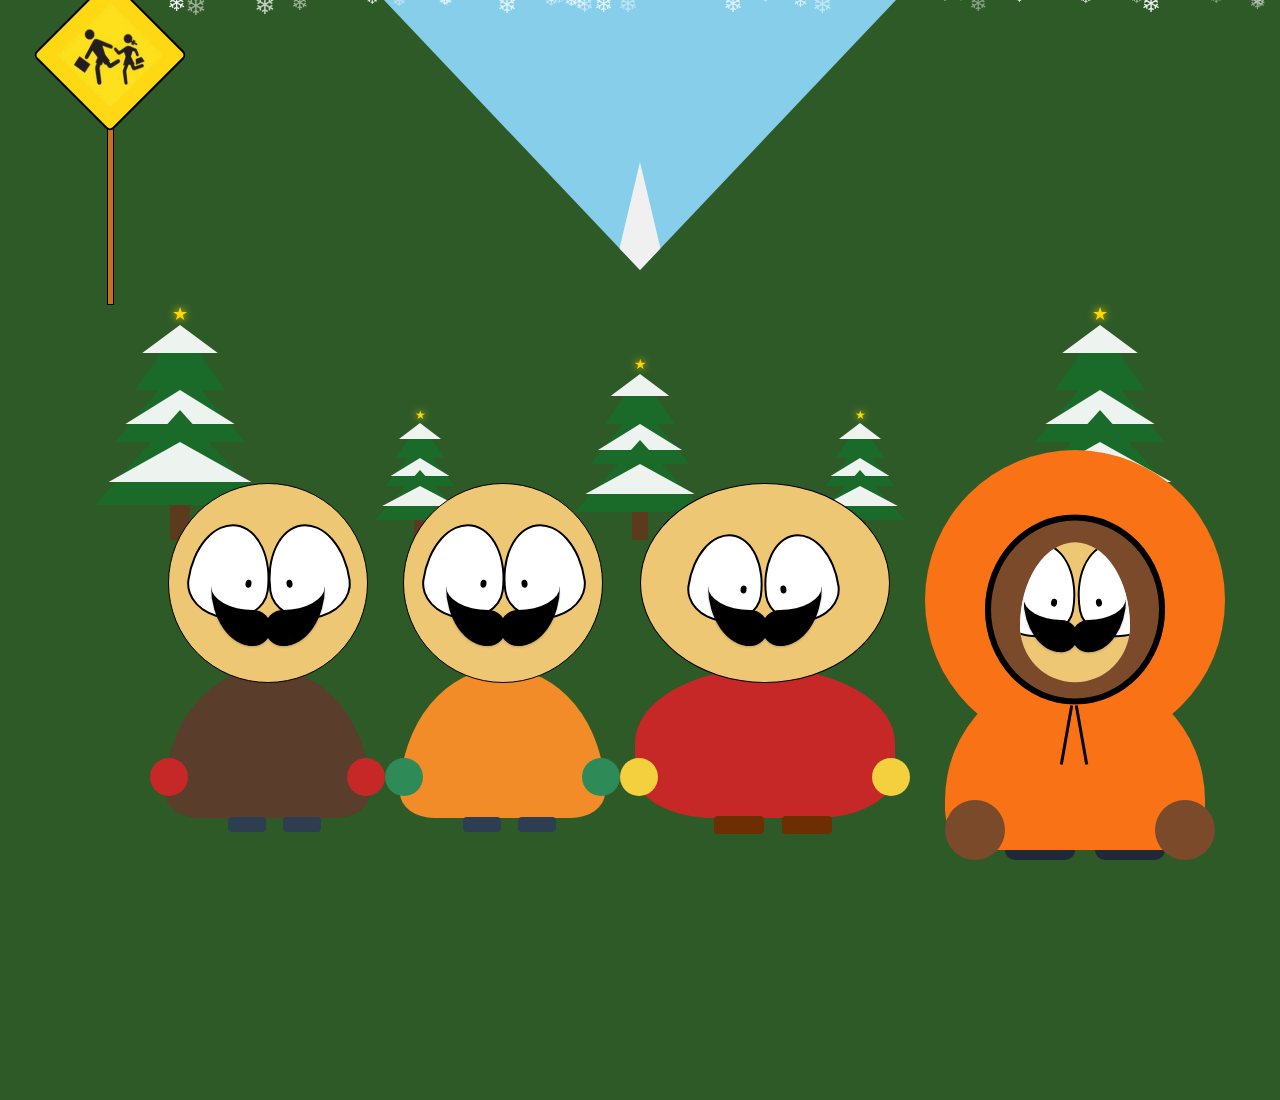
==== commit 6938ee63: "ajustes de fondo 2.0" ====
--- a/index.html
+++ b/index.html
@@ -1,6 +1,7 @@
 <!doctype html>
 <html lang="es">
-  <head>
+
+<head>
     <meta charset="UTF-8" />
     <meta name="viewport" content="width=device-width, initial-scale=1.0" />
     <title>South Park - Mustache Edition</title>
@@ -11,93 +12,88 @@
     <link rel="stylesheet" href="css/cabezas.css" />
     <link rel="stylesheet" href="css/cierres_bolsillos.css">
     <link rel="stylesheet" href="css/fondo.css">
-  </head>
-  <body>
-    <div class="escena">
-  
+</head>
+
+<body>
+
     <div class="south-park-bg">
 
         <div class="letrero">
-        <div class="senal">
-          <img src="img/zona-escolar.png" alt="Zona Escolar" />
+            <div class="senal">
+                <img src="img/zona-escolar.png" alt="Zona Escolar" />
+            </div>
+
+            <div class="poste"></div>
         </div>
-        
-        <div class="poste"></div>
-      </div>
-
-    <div class="contenedor-principal">
-      <div class="personaje">
-        <div class="face stan">
-          <div class="ojo izquierdo"></div>
-          <div class="ojo derecho"></div>
-          <div class="mustache-scaler"><div class="mustache"></div></div>
-        </div>
-        <div class="torso stan-cuerpo">
-          <div class="brazo izquierdo"></div>
-          <div class="brazo derecho"></div>
-        </div>
-        <div class="poste"></div>
-      </div>
-
-      <div class="contenedor-principal">
-        <!-- STAN -->
-        <div class="personaje">
-          <div class="face stan">
-            <div class="ojo izquierdo"></div>
-            <div class="ojo derecho"></div>
-            <div class="mustache-scaler"><div class="mustache"></div></div>
-          </div>
-          <div class="torso stan-cuerpo">
-            <div class="brazo izquierdo"></div>
-            <div class="brazo derecho"></div>
-          </div>
-        </div>
-
-        <!-- KYLE -->
-        <div class="personaje">
-          <div class="face kyle">
-            <div class="ojo izquierdo"></div>
-            <div class="ojo derecho"></div>
-            <div class="mustache-scaler"><div class="mustache"></div></div>
-          </div>
-          <div class="torso kyle-cuerpo">
-            <div class="brazo izquierdo"></div>
-            <div class="brazo derecho"></div>
-          </div>
-        </div>
-
-        <!-- CARTMAN -->
-        <div class="personaje">
-          <div class="face cartman">
-            <div class="ojo izquierdo"></div>
-            <div class="ojo derecho"></div>
-            <div class="mustache-scaler"><div class="mustache"></div></div>
-          </div>
-          <div class="torso cartman-cuerpo">
-            <div class="brazo izquierdo"></div>
-            <div class="brazo derecho"></div>
-          </div>
-        </div>
-
-      <div class="personaje">
-        <div class="kenny">
-          <div class="piernas"></div>
-          <div class="cuerpo"></div>
-          <div class="brazos"></div>
-          <div class="capucha">
-            <div class="capuchainterna">
-              <div class="cara-piel">
-                <div class="ojo izquierdo"></div>
-                <div class="ojo derecho"></div>
-              </div>
-              <div class="mustache-scaler"><div class="mustache"></div></div>
-            </div>
-            <div class="strings"></div>
-          </div>
-          </div>
-        </div>
-      </div>
-    </div>
+
+     
+
+            <div class="contenedor-principal">
+                <!-- STAN -->
+                <div class="personaje">
+                    <div class="face stan">
+                        <div class="ojo izquierdo"></div>
+                        <div class="ojo derecho"></div>
+                        <div class="mustache-scaler">
+                            <div class="mustache"></div>
+                        </div>
+                    </div>
+                    <div class="torso stan-cuerpo">
+                        <div class="brazo izquierdo"></div>
+                        <div class="brazo derecho"></div>
+                    </div>
+                </div>
+
+                <!-- KYLE -->
+                <div class="personaje">
+                    <div class="face kyle">
+                        <div class="ojo izquierdo"></div>
+                        <div class="ojo derecho"></div>
+                        <div class="mustache-scaler">
+                            <div class="mustache"></div>
+                        </div>
+                    </div>
+                    <div class="torso kyle-cuerpo">
+                        <div class="brazo izquierdo"></div>
+                        <div class="brazo derecho"></div>
+                    </div>
+                </div>
+
+                <!-- CARTMAN -->
+                <div class="personaje">
+                    <div class="face cartman">
+                        <div class="ojo izquierdo"></div>
+                        <div class="ojo derecho"></div>
+                        <div class="mustache-scaler">
+                            <div class="mustache"></div>
+                        </div>
+                    </div>
+                    <div class="torso cartman-cuerpo">
+                        <div class="brazo izquierdo"></div>
+                        <div class="brazo derecho"></div>
+                    </div>
+                </div>
+
+                <div class="personaje">
+                    <div class="kenny">
+                        <div class="piernas"></div>
+                        <div class="cuerpo"></div>
+                        <div class="brazos"></div>
+                        <div class="capucha">
+                            <div class="capuchainterna">
+                                <div class="cara-piel">
+                                    <div class="ojo izquierdo"></div>
+                                    <div class="ojo derecho"></div>
+                                </div>
+                                <div class="mustache-scaler">
+                                    <div class="mustache"></div>
+                                </div>
+                            </div>
+                            <div class="strings"></div>
+                        </div>
+                    </div>
+                </div>
+            </div>
 
         <div class="sky"></div>
 
@@ -108,45 +104,90 @@
             <!-- Árbol grande izquierda -->
             <div class="xmas-tree tree-lg">
                 <div class="star">★</div>
-                <div class="layer layer-1"><div class="green"></div><div class="snow-cap"></div></div>
-                <div class="layer layer-2"><div class="green"></div><div class="snow-cap"></div></div>
-                <div class="layer layer-3"><div class="green"></div><div class="snow-cap"></div></div>
+                <div class="layer layer-1">
+                    <div class="green"></div>
+                    <div class="snow-cap"></div>
+                </div>
+                <div class="layer layer-2">
+                    <div class="green"></div>
+                    <div class="snow-cap"></div>
+                </div>
+                <div class="layer layer-3">
+                    <div class="green"></div>
+                    <div class="snow-cap"></div>
+                </div>
                 <div class="trunk"></div>
             </div>
 
             <!-- Árbol pequeño -->
             <div class="xmas-tree tree-sm">
                 <div class="star">★</div>
-                <div class="layer layer-1"><div class="green"></div><div class="snow-cap"></div></div>
-                <div class="layer layer-2"><div class="green"></div><div class="snow-cap"></div></div>
-                <div class="layer layer-3"><div class="green"></div><div class="snow-cap"></div></div>
+                <div class="layer layer-1">
+                    <div class="green"></div>
+                    <div class="snow-cap"></div>
+                </div>
+                <div class="layer layer-2">
+                    <div class="green"></div>
+                    <div class="snow-cap"></div>
+                </div>
+                <div class="layer layer-3">
+                    <div class="green"></div>
+                    <div class="snow-cap"></div>
+                </div>
                 <div class="trunk"></div>
             </div>
 
             <!-- Árbol mediano centro -->
             <div class="xmas-tree tree-md">
                 <div class="star">★</div>
-                <div class="layer layer-1"><div class="green"></div><div class="snow-cap"></div></div>
-                <div class="layer layer-2"><div class="green"></div><div class="snow-cap"></div></div>
-                <div class="layer layer-3"><div class="green"></div><div class="snow-cap"></div></div>
+                <div class="layer layer-1">
+                    <div class="green"></div>
+                    <div class="snow-cap"></div>
+                </div>
+                <div class="layer layer-2">
+                    <div class="green"></div>
+                    <div class="snow-cap"></div>
+                </div>
+                <div class="layer layer-3">
+                    <div class="green"></div>
+                    <div class="snow-cap"></div>
+                </div>
                 <div class="trunk"></div>
             </div>
 
             <!-- Árbol pequeño derecha -->
             <div class="xmas-tree tree-sm">
                 <div class="star">★</div>
-                <div class="layer layer-1"><div class="green"></div><div class="snow-cap"></div></div>
-                <div class="layer layer-2"><div class="green"></div><div class="snow-cap"></div></div>
-                <div class="layer layer-3"><div class="green"></div><div class="snow-cap"></div></div>
+                <div class="layer layer-1">
+                    <div class="green"></div>
+                    <div class="snow-cap"></div>
+                </div>
+                <div class="layer layer-2">
+                    <div class="green"></div>
+                    <div class="snow-cap"></div>
+                </div>
+                <div class="layer layer-3">
+                    <div class="green"></div>
+                    <div class="snow-cap"></div>
+                </div>
                 <div class="trunk"></div>
             </div>
 
             <!-- Árbol grande derecha -->
             <div class="xmas-tree tree-lg">
                 <div class="star">★</div>
-                <div class="layer layer-1"><div class="green"></div><div class="snow-cap"></div></div>
-                <div class="layer layer-2"><div class="green"></div><div class="snow-cap"></div></div>
-                <div class="layer layer-3"><div class="green"></div><div class="snow-cap"></div></div>
+                <div class="layer layer-1">
+                    <div class="green"></div>
+                    <div class="snow-cap"></div>
+                </div>
+                <div class="layer layer-2">
+                    <div class="green"></div>
+                    <div class="snow-cap"></div>
+                </div>
+                <div class="layer layer-3">
+                    <div class="green"></div>
+                    <div class="snow-cap"></div>
+                </div>
                 <div class="trunk"></div>
             </div>
         </div>
@@ -170,6 +211,7 @@
         }
     </script>
 
-    
-  </body>
-</html>
+
+</body>
+
+</html>
--- a/css/styles.css
+++ b/css/styles.css
@@ -12,8 +12,11 @@
 .contenedor-principal {
   display: flex;
   flex-direction: row;
-  align-items: flex-end;
+  align-items: center;
   gap: 30px;
+  position: relative;
+  top: 200px;
+  z-index: 10;
 }
 
 .personaje {
--- a/css/fondo.css
+++ b/css/fondo.css
@@ -17,7 +17,6 @@
             background-color: var(--mountain-green);
             height: 100vh;
             display: flex;
-            align-items: flex-end;
         }
 
         .south-park-bg {
@@ -58,7 +57,7 @@
         /* Contenedor de árboles */
         .trees {
             position: absolute;
-            bottom: 32%;
+            bottom: 40%;
             width: 100%;
             height: 220px;
             display: flex;
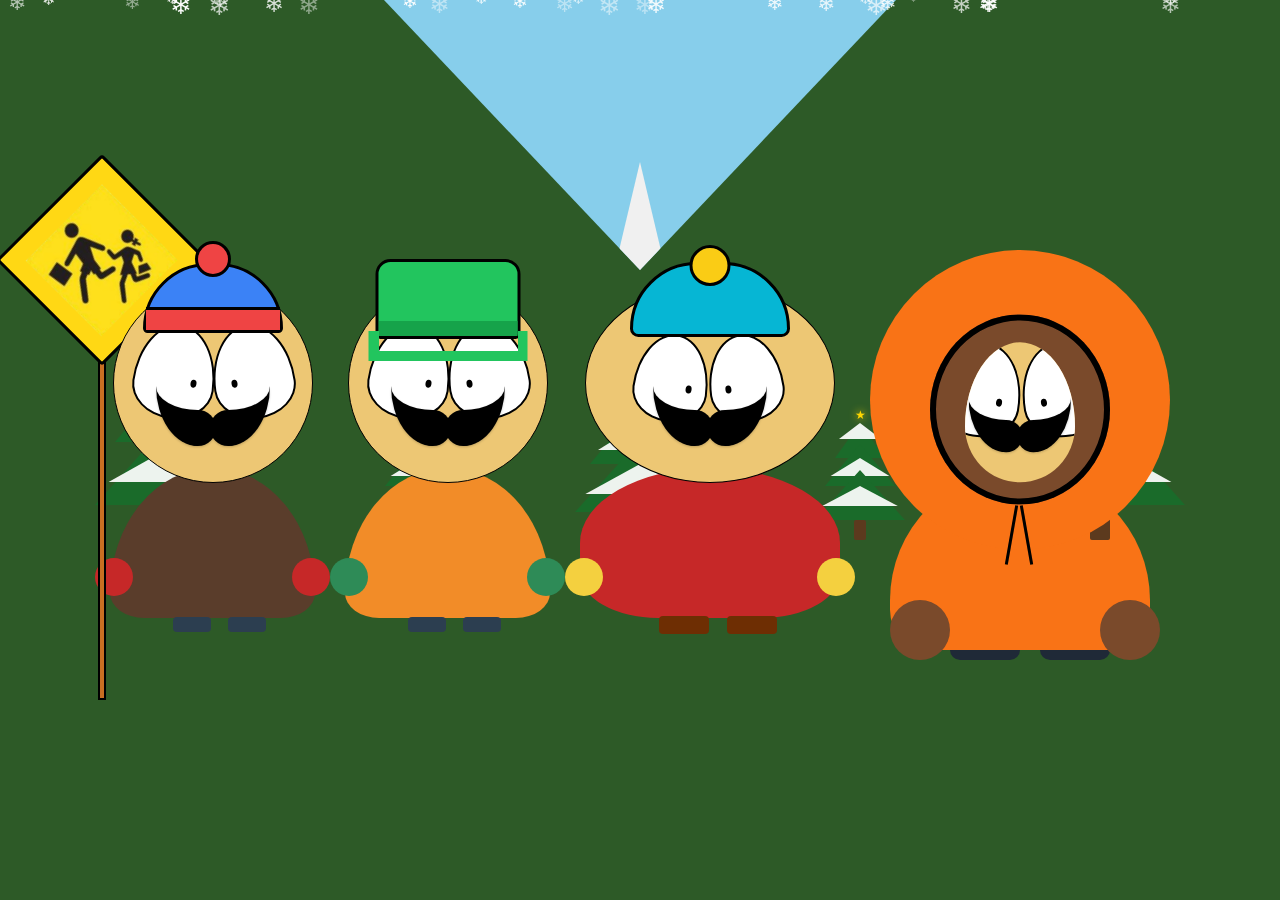
==== commit 5cac1481: "Inicio gorros" ====
--- a/index.html
+++ b/index.html
@@ -12,6 +12,7 @@
     <link rel="stylesheet" href="css/cabezas.css" />
     <link rel="stylesheet" href="css/cierres_bolsillos.css">
     <link rel="stylesheet" href="css/fondo.css">
+    <link rel="stylesheet" href="css/gorros.css">
 </head>
 
 <body>
@@ -31,6 +32,7 @@
             <div class="contenedor-principal">
                 <!-- STAN -->
                 <div class="personaje">
+                    <div class="gorro-stan"></div>
                     <div class="face stan">
                         <div class="ojo izquierdo"></div>
                         <div class="ojo derecho"></div>
@@ -47,6 +49,7 @@
                 <!-- KYLE -->
                 <div class="personaje">
                     <div class="face kyle">
+                        <div class="gorro-kyle"></div>
                         <div class="ojo izquierdo"></div>
                         <div class="ojo derecho"></div>
                         <div class="mustache-scaler">
@@ -62,6 +65,7 @@
                 <!-- CARTMAN -->
                 <div class="personaje">
                     <div class="face cartman">
+                        <div class="gorro-cartman"></div>
                         <div class="ojo izquierdo"></div>
                         <div class="ojo derecho"></div>
                         <div class="mustache-scaler">
--- a/css/styles.css
+++ b/css/styles.css
@@ -14,16 +14,18 @@
   flex-direction: row;
   align-items: center;
   gap: 30px;
-  position: relative;
-  top: 200px;
-  z-index: 10;
+    /* position: relative;
+    top: 200px;
+    z-index: 10; */
 }
 
 .personaje {
   display: flex;
   flex-direction: column;
   align-items: center;
+  position: relative;
 }
+
 .kenny {
   position: relative;
   width: 300px;
@@ -125,40 +127,43 @@
 /*Andres*/
 
 /* CONTENEDOR DEL LETRERO */
+/* CONTENEDOR DEL LETRERO */
 .letrero {
+  position: absolute; 
+  bottom: 200px;      
+  left: 8%;
+  transform: translateX(-50%); 
   display: flex;
   flex-direction: column;
   align-items: center;
-  flex-shrink: 0;
+  z-index: 10;       
 }
 
 /* SEÑAL */
 .senal {
-  width: 110px;
-  height: 110px;
+  width: 150px;
+  height: 150px;
   background: hsl(50, 100%, 54%);
-  border: 2px solid #000;
-  border-radius: 6px;
-  transform: rotate(45deg);
+  border: 3px solid #000;
+  border-radius: 4px;
+  transform: rotate(45deg); 
   display: flex;
   justify-content: center;
   align-items: center;
-  flex-shrink: 0;
+  margin-bottom: 25px; 
 }
 
-/* IMAGEN */
 .senal img {
-  width: 70%;
+  width: 75%;
   height: auto;
-  transform: rotate(-90deg);
+  transform: rotate(-90deg); 
 }
 
 /* POSTE */
 .poste {
-  width: 7px;
-  height: 200px;
-  border: 1px solid #000;
+  width: 8px;
+  height: 350px; 
+  border: 2px solid #000;
   background: #c86f22;
-  margin-top: -5px;
-  flex-shrink: 0;
-}
+  margin-top: -10px; 
+}
--- a/css/cierres_bolsillos.css
+++ b/css/cierres_bolsillos.css
@@ -1,6 +1,3 @@
-/* =======================================================
-   STAN — cierre + 3 botones a la izquierda
-======================================================= */
 
 .cierre-stan {
   position: absolute;
@@ -12,7 +9,6 @@
   background: #000;
   z-index: 5;
 }
-
 .botones-stan-izq {
   position: absolute;
   top: 22%;
@@ -29,11 +25,6 @@
   background: #000;
   border-radius: 50%;
 }
-
-
-/* =======================================================
-   KYLE — reutiliza cierre + 3 botones a la izquierda de Stan
-======================================================= */
 
 .cierre-kyle {
   position: absolute;
@@ -56,10 +47,7 @@
   z-index: 6;
 }
 
-/* La clase .punto ya existe y se reutiliza automáticamente para los 3 botones */
-/* =======================================================
-   CARTMAN — igual que Stan
-======================================================= */
+
 
 .cierre-cartman {
   position: absolute;
@@ -83,9 +71,6 @@
 }
 
 
-/* =======================================================
-   KENNY — cierre vertical simple
-======================================================= */
 
 .cierre-kenny {
   position: absolute;
--- a/css/gorros.css
+++ b/css/gorros.css
@@ -0,0 +1,87 @@
+/* --- ESTILOS GENERALES PARA LOS GORROS --- */
+.gorro-stan, .gorro-kyle, .gorro-cartman {
+    position: absolute;
+    left: 50%;
+    transform: translateX(-50%);
+    z-index: 20; /* Por encima de la cara y el bigote */
+    pointer-events: none;
+}
+
+/* --- GORRO DE STAN (Azul y Rojo) --- */
+.gorro-stan {
+    width: 140px;
+    height: 70px;
+    background: #3b82f6;
+    border: 3px solid #000;
+    border-radius: 70px 70px 5px 5px;
+    top: -20px; /* Ajusta según la altura de tu .face */
+}
+
+.gorro-stan::before { /* Franja Roja */
+    content: "";
+    position: absolute;
+    bottom: 0;
+    width: 100%;
+    height: 20px;
+    background: #ef4444;
+    border-top: 3px solid #000;
+}
+
+.gorro-stan::after { /* Pompón */
+    content: "";
+    position: absolute;
+    top: -25px;
+    left: 50%;
+    transform: translateX(-50%);
+    width: 30px;
+    height: 30px;
+    background: #ef4444;
+    border: 3px solid #000;
+    border-radius: 50%;
+}
+
+/* --- GORRO DE KYLE (Verde con Orejeras) --- */
+.gorro-kyle {
+    width: 145px;
+    height: 80px;
+    background: #22c55e;
+    border: 3px solid #000;
+    border-radius: 15px 15px 5px 5px;
+    top: -25px;
+}
+
+.gorro-kyle::before { /* Orejeras y solapa frontal */
+    content: "";
+    position: absolute;
+    width: 100%;
+    height: 30px;
+    bottom: -15px;
+    /* Usamos sombreados para simular las orejeras laterales */
+    box-shadow: 
+        inset 0 15px 0 #16a34a, /* Parte interna de la solapa */
+        -10px 10px 0 0 #22c55e, /* Orejera Izq */
+        10px 10px 0 0 #22c55e;  /* Orejera Der */
+}
+
+/* --- GORRO DE CARTMAN (Turquesa y Amarillo) --- */
+.gorro-cartman {
+    width: 160px; /* Cartman suele ser más ancho */
+    height: 75px;
+    background: #06b6d4;
+    border: 3px solid #000;
+    border-radius: 80px 80px 10px 10px;
+    top: -22px;
+}
+
+.gorro-cartman::after { /* Pompón Amarillo */
+    content: "";
+    position: absolute;
+    top: -20px;
+    left: 50%;
+    transform: translateX(-50%);
+    width: 35px;
+    height: 35px;
+    background: #facc15;
+    border: 3px solid #000;
+    border-radius: 50%;
+}
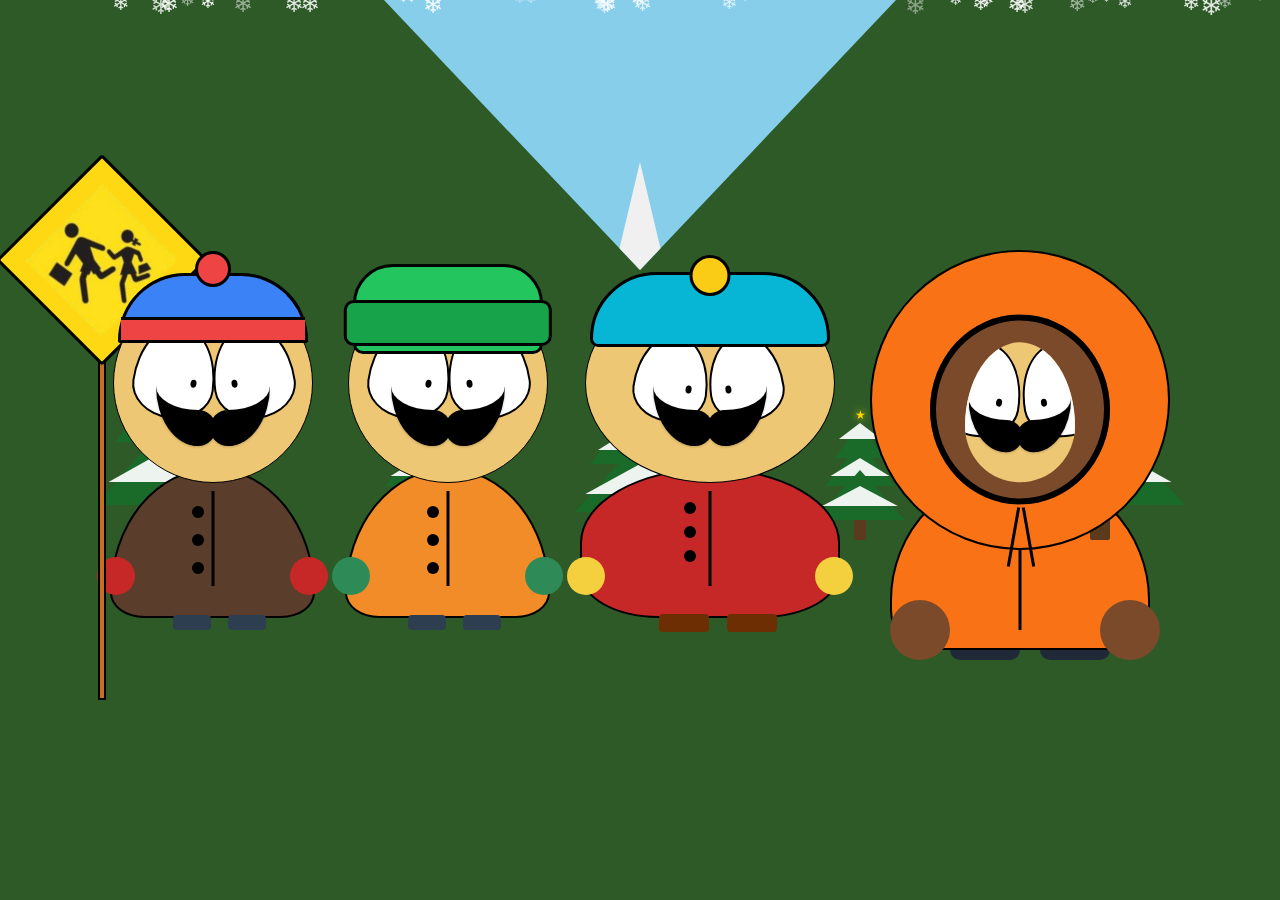
==== commit d82fd44f: "cierres y bolsillos" ====
--- a/index.html
+++ b/index.html
@@ -23,81 +23,101 @@
             <div class="senal">
                 <img src="img/zona-escolar.png" alt="Zona Escolar" />
             </div>
-
             <div class="poste"></div>
         </div>
 
-     
-
-            <div class="contenedor-principal">
-                <!-- STAN -->
-                <div class="personaje">
-                    <div class="gorro-stan"></div>
-                    <div class="face stan">
-                        <div class="ojo izquierdo"></div>
-                        <div class="ojo derecho"></div>
-                        <div class="mustache-scaler">
-                            <div class="mustache"></div>
+        <div class="contenedor-principal">
+
+            <!-- STAN -->
+            <div class="personaje">
+                <div class="gorro-stan"></div>
+                <div class="face stan">
+                    <div class="ojo izquierdo"></div>
+                    <div class="ojo derecho"></div>
+                    <div class="mustache-scaler">
+                        <div class="mustache"></div>
+                    </div>
+                </div>
+                <div class="torso stan-cuerpo">
+                    <div class="brazo izquierdo"></div>
+                    <div class="brazo derecho"></div>
+                    <div class="cierre-stan"></div>
+                    <div class="botones-stan-izq">
+                        <div class="punto"></div>
+                        <div class="punto"></div>
+                        <div class="punto"></div>
+                    </div>
+                </div>
+            </div>
+
+            <!-- KYLE -->
+            <div class="personaje">
+                <div class="face kyle">
+                    <div class="gorro-kyle"></div>
+                    <div class="ojo izquierdo"></div>
+                    <div class="ojo derecho"></div>
+                    <div class="mustache-scaler">
+                        <div class="mustache"></div>
+                    </div>
+                </div>
+                <div class="torso kyle-cuerpo">
+                    <div class="brazo izquierdo"></div>
+                    <div class="brazo derecho"></div>
+                    <div class="cierre-stan"></div>
+                    <div class="botones-stan-izq">
+                        <div class="punto"></div>
+                        <div class="punto"></div>
+                        <div class="punto"></div>
+                    </div>
+                </div>
+            </div>
+
+            <!-- CARTMAN -->
+            <div class="personaje">
+                <div class="face cartman">
+                    <div class="gorro-cartman"></div>
+                    <div class="ojo izquierdo"></div>
+                    <div class="ojo derecho"></div>
+                    <div class="mustache-scaler">
+                        <div class="mustache"></div>
+                    </div>
+                </div>
+                <div class="torso cartman-cuerpo">
+                    <div class="brazo izquierdo"></div>
+                    <div class="brazo derecho"></div>
+                    <div class="cierre-cartman"></div>
+                    <div class="botones-cartman-izq">
+                        <div class="punto"></div>
+                        <div class="punto"></div>
+                        <div class="punto"></div>
+                    </div>
+                </div>
+            </div>
+
+            <!-- KENNY -->
+            <div class="personaje">
+                <div class="kenny">
+                    <div class="piernas"></div>
+                    <div class="cuerpo">
+                        <div class="cierre-kenny"></div>
+                    </div>
+                    <div class="brazos"></div>
+                    <div class="capucha">
+                        <div class="capuchainterna">
+                            <div class="cara-piel">
+                                <div class="ojo izquierdo"></div>
+                                <div class="ojo derecho"></div>
+                            </div>
+                            <div class="mustache-scaler">
+                                <div class="mustache"></div>
+                            </div>
                         </div>
-                    </div>
-                    <div class="torso stan-cuerpo">
-                        <div class="brazo izquierdo"></div>
-                        <div class="brazo derecho"></div>
-                    </div>
-                </div>
-
-                <!-- KYLE -->
-                <div class="personaje">
-                    <div class="face kyle">
-                        <div class="gorro-kyle"></div>
-                        <div class="ojo izquierdo"></div>
-                        <div class="ojo derecho"></div>
-                        <div class="mustache-scaler">
-                            <div class="mustache"></div>
-                        </div>
-                    </div>
-                    <div class="torso kyle-cuerpo">
-                        <div class="brazo izquierdo"></div>
-                        <div class="brazo derecho"></div>
-                    </div>
-                </div>
-
-                <!-- CARTMAN -->
-                <div class="personaje">
-                    <div class="face cartman">
-                        <div class="gorro-cartman"></div>
-                        <div class="ojo izquierdo"></div>
-                        <div class="ojo derecho"></div>
-                        <div class="mustache-scaler">
-                            <div class="mustache"></div>
-                        </div>
-                    </div>
-                    <div class="torso cartman-cuerpo">
-                        <div class="brazo izquierdo"></div>
-                        <div class="brazo derecho"></div>
-                    </div>
-                </div>
-
-                <div class="personaje">
-                    <div class="kenny">
-                        <div class="piernas"></div>
-                        <div class="cuerpo"></div>
-                        <div class="brazos"></div>
-                        <div class="capucha">
-                            <div class="capuchainterna">
-                                <div class="cara-piel">
-                                    <div class="ojo izquierdo"></div>
-                                    <div class="ojo derecho"></div>
-                                </div>
-                                <div class="mustache-scaler">
-                                    <div class="mustache"></div>
-                                </div>
-                            </div>
-                            <div class="strings"></div>
-                        </div>
-                    </div>
-                </div>
-            </div>
+                        <div class="strings"></div>
+                    </div>
+                </div>
+            </div>
+
+        </div>
 
         <div class="sky"></div>
 
@@ -105,7 +125,6 @@
         <div class="snowflakes" id="snowflakes"></div>
 
         <div class="trees">
-            <!-- Árbol grande izquierda -->
             <div class="xmas-tree tree-lg">
                 <div class="star">★</div>
                 <div class="layer layer-1">
@@ -123,7 +142,6 @@
                 <div class="trunk"></div>
             </div>
 
-            <!-- Árbol pequeño -->
             <div class="xmas-tree tree-sm">
                 <div class="star">★</div>
                 <div class="layer layer-1">
@@ -141,7 +159,6 @@
                 <div class="trunk"></div>
             </div>
 
-            <!-- Árbol mediano centro -->
             <div class="xmas-tree tree-md">
                 <div class="star">★</div>
                 <div class="layer layer-1">
@@ -159,7 +176,6 @@
                 <div class="trunk"></div>
             </div>
 
-            <!-- Árbol pequeño derecha -->
             <div class="xmas-tree tree-sm">
                 <div class="star">★</div>
                 <div class="layer layer-1">
@@ -177,7 +193,6 @@
                 <div class="trunk"></div>
             </div>
 
-            <!-- Árbol grande derecha -->
             <div class="xmas-tree tree-lg">
                 <div class="star">★</div>
                 <div class="layer layer-1">
@@ -200,7 +215,6 @@
     </div>
 
     <script>
-        // Generar copos de nieve
         const container = document.getElementById('snowflakes');
         for (let i = 0; i < 40; i++) {
             const flake = document.createElement('div');
@@ -215,7 +229,6 @@
         }
     </script>
 
-
 </body>
 
 </html>
--- a/css/styles.css
+++ b/css/styles.css
@@ -38,6 +38,9 @@
   height: 300px;
   background: #f97316;
   border-radius: 50%;
+  border-style: solid;
+  border-color: #000000;
+  border-width: 2px;
   top: 0;
   left: 0;
   z-index: 2;
@@ -73,6 +76,9 @@
   width: 260px;
   height: 180px;
   background: #f97316;
+  border-style: solid;
+  border-color: #000000;
+  border-width: 2px;
   border-radius: 130px 130px 40px 40px;
   bottom: 0;
   left: 50%;
--- a/css/cuerpos.css
+++ b/css/cuerpos.css
@@ -13,18 +13,28 @@
   width: 205px;
   height: 150px;
   background-color: #5a3d2b;
+  border-style: solid;
+  border-color: #000000;
+  border-width: 2px;
   border-radius: 60% 60% 20% 20% / 100% 100% 20% 20%;
 }
 .kyle-cuerpo {
   width: 205px;
   height: 150px;
   background-color: #f28c28;
+  
+  border-style: solid;
+  border-color: #000000;
+  border-width: 2px;
   border-radius: 60% 60% 20% 20% / 100% 100% 20% 20%;
 }
 .cartman-cuerpo {
   width: 260px;
   height: 150px;
   background-color: #c62828;
+  border-style: solid;
+  border-color: #000000;
+  border-width: 2px;
   border-radius: 50% 50% 30% 30%;
 }
 
--- a/css/cierres_bolsillos.css
+++ b/css/cierres_bolsillos.css
@@ -1,3 +1,6 @@
+/* =======================================================
+   STAN — cierre + 3 botones a la izquierda
+======================================================= */
 
 .cierre-stan {
   position: absolute;
@@ -9,13 +12,14 @@
   background: #000;
   z-index: 5;
 }
+
 .botones-stan-izq {
   position: absolute;
-  top: 22%;
-  left: 38%;
+  top: 25%;
+  left: 40%;
   display: flex;
   flex-direction: column;
-  gap: 14px;
+  gap: 16px;
   z-index: 6;
 }
 
@@ -26,28 +30,65 @@
   border-radius: 50%;
 }
 
+
+/* =======================================================
+   KYLE — cierre + bolsillos de pecho con V
+======================================================= */
+
 .cierre-kyle {
   position: absolute;
-  top: 15%;                /* igual que Stan */
+  top: 12%;
   left: 50%;
   transform: translateX(-50%);
-  width: 3px;              /* igual que Stan */
-  height: 65%;             /* igual que Stan */
+  width: 4px;
+  height: 70%;
   background: #000;
   z-index: 5;
 }
 
-.botones-kyle-izq {
+/* Bolsillo base */
+.bolsillo-kyle {
   position: absolute;
-  top: 22%;                /* igual que Stan */
-  left: 38%;               /* igual que Stan */
-  display: flex;
-  flex-direction: column;
-  gap: 14px;
+  top: 30%;                 /* altura del pecho */
+  width: 48px;
+  height: 55px;
+  border: 4px solid #5a3a1a;
+  border-radius: 3px;
+  background: transparent;
   z-index: 6;
 }
 
+/* Posición izquierda */
+.bolsillo-kyle.izq {
+  left: 28%;
+}
 
+/* Posición derecha */
+.bolsillo-kyle.der {
+  right: 28%;
+}
+
+/* Parte superior en forma de V */
+.bolsillo-kyle::before {
+  content: "";
+  position: absolute;
+  top: -4px;
+  left: 50%;
+  transform: translateX(-50%);
+  width: 70%;
+  height: 18px;
+
+  border-left: 4px solid #5a3a1a;
+  border-right: 4px solid #5a3a1a;
+  border-bottom: 4px solid #5a3a1a;
+
+  background: transparent;
+}
+
+
+/* =======================================================
+   CARTMAN — igual que Stan
+======================================================= */
 
 .cierre-cartman {
   position: absolute;
@@ -66,11 +107,14 @@
   left: 40%;
   display: flex;
   flex-direction: column;
-  gap: 14px;
+  gap: 12px;
   z-index: 6;
 }
 
 
+/* =======================================================
+   KENNY — cierre vertical simple
+======================================================= */
 
 .cierre-kenny {
   position: absolute;
--- a/css/gorros.css
+++ b/css/gorros.css
@@ -9,12 +9,12 @@
 
 /* --- GORRO DE STAN (Azul y Rojo) --- */
 .gorro-stan {
-    width: 140px;
+    width: 190px;
     height: 70px;
     background: #3b82f6;
     border: 3px solid #000;
-    border-radius: 70px 70px 5px 5px;
-    top: -20px; /* Ajusta según la altura de tu .face */
+    border-radius: 120px 120px 5px 5px;
+    top: -10px; /* Ajusta según la altura de tu .face */
 }
 
 .gorro-stan::before { /* Franja Roja */
@@ -42,35 +42,41 @@
 
 /* --- GORRO DE KYLE (Verde con Orejeras) --- */
 .gorro-kyle {
-    width: 145px;
-    height: 80px;
-    background: #22c55e;
+    position: relative;
+    width: 190px;
+    height: 90px;
+    background: #22c55e; /* Verde principal */
     border: 3px solid #000;
-    border-radius: 15px 15px 5px 5px;
-    top: -25px;
+    border-radius: 40px 40px 10px 10px;
+    margin: 50px auto;
+    top: -70px;
+    left: 95px;
 }
 
-.gorro-kyle::before { /* Orejeras y solapa frontal */
+/* Solapa Frontal */
+.gorro-kyle::before {
     content: "";
     position: absolute;
-    width: 100%;
-    height: 30px;
-    bottom: -15px;
-    /* Usamos sombreados para simular las orejeras laterales */
-    box-shadow: 
-        inset 0 15px 0 #16a34a, /* Parte interna de la solapa */
-        -10px 10px 0 0 #22c55e, /* Orejera Izq */
-        10px 10px 0 0 #22c55e;  /* Orejera Der */
+    bottom: 5px;
+    left: 50%;
+    transform: translateX(-50%);
+    width: 110%; /* Sobresale un poco a los lados */
+    height: 40px;
+    background: #16a34a; /* Verde más oscuro */
+    border: 3px solid #000;
+    border-radius: 10px;
+    z-index: 2;
 }
+
 
 /* --- GORRO DE CARTMAN (Turquesa y Amarillo) --- */
 .gorro-cartman {
-    width: 160px; /* Cartman suele ser más ancho */
+    width: 240px; /* Cartman suele ser más ancho */
     height: 75px;
     background: #06b6d4;
     border: 3px solid #000;
     border-radius: 80px 80px 10px 10px;
-    top: -22px;
+    top: -12px;
 }
 
 .gorro-cartman::after { /* Pompón Amarillo */
